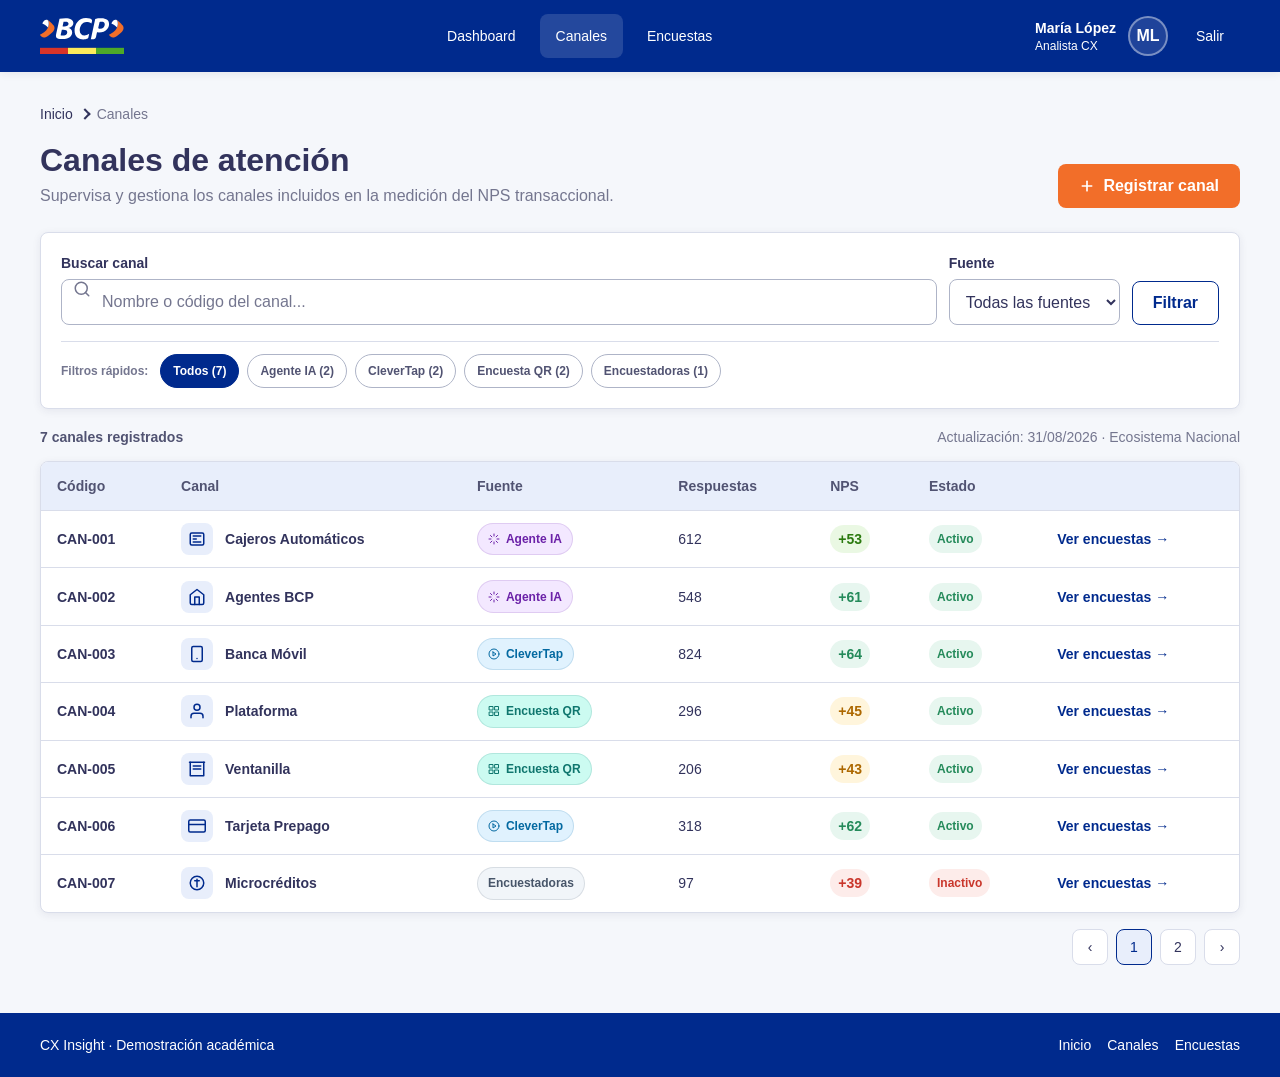
==== pages/canales.html @ 277c71aa "Initial Setup Channels" ====
<!doctype html>
<html lang="es">

<head>
    <meta charset="utf-8">
    <meta name="viewport" content="width=device-width, initial-scale=1">
    <meta name="description" content="Listado de canales incluidos en el seguimiento NPS.">
    <title>Canales | CX Insight</title>
    <link rel="icon" href="../assets/img/logo/favicon-orange-whit-blue.svg" type="image/svg+xml">
    <link rel="stylesheet" href="../assets/css/main.css">
</head>

<body>
    <div class="app-shell">
        <header class="navbar">
            <div class="container navbar__inner">
                <a class="navbar__brand" href="dashboard.html" aria-label="Ir al dashboard">
                    <img class="navbar__logo" src="../assets/img/logo/logo-white-with-bluebg-bo.svg"
                        alt="Logo institucional">
                </a>
                <nav aria-label="Navegación principal">
                    <ul class="navbar__nav">
                        <li><a class="navbar__link" href="dashboard.html">Dashboard</a></li>
                        <li><a class="navbar__link" href="canales.html" aria-current="page">Canales</a></li>
                        <li><a class="navbar__link" href="encuestas.html">Encuestas</a></li>
                    </ul>
                </nav>
                <div class="navbar__profile">
                    <div>
                        <p class="small-flexo text-demi">María López</p>
                        <p class="extra-small-flexo">Analista CX</p>
                    </div>
                    <span class="navbar__avatar" aria-hidden="true">ML</span>
                    <a class="navbar__link" href="../index.html">Salir</a>
                </div>
            </div>
        </header>

        <main class="page-main">
            <div class="container">
                <nav aria-label="Ruta de navegación">
                    <ol class="breadcrumb">
                        <li class="breadcrumb-item"><a class="text-breadcrumb-link" href="dashboard.html">Inicio</a></li>
                        <li class="breadcrumb-item" aria-current="page">Canales</li>
                    </ol>
                </nav>

                <header class="page-header">
                    <div class="page-header__content">
                        <h1>Canales de atención</h1>
                        <p class="text-muted">Supervisa y gestiona los canales incluidos en la medición del NPS transaccional.</p>
                    </div>
                    <a class="button button--primary" href="registrar-canal.html">
                        <svg width="16" height="16" viewBox="0 0 24 24" fill="none" stroke="currentColor" stroke-width="2.5" stroke-linecap="round" stroke-linejoin="round" aria-hidden="true">
                            <line x1="12" y1="5" x2="12" y2="19"/>
                            <line x1="5" y1="12" x2="19" y2="12"/>
                        </svg>
                        Registrar canal
                    </a>
                </header>

                <!-- Search and filtering toolbar -->
                <div class="records-toolbar">
                    <form class="records-toolbar__main" action="canales.html" method="get">
                        <div class="form-field search-field">
                            <label class="form-label" for="buscar-canal">Buscar canal</label>
                            <svg class="search-field__icon" viewBox="0 0 24 24" fill="none" stroke="currentColor" stroke-width="2" stroke-linecap="round" stroke-linejoin="round" aria-hidden="true">
                                <circle cx="11" cy="11" r="8"/>
                                <line x1="21" y1="21" x2="16.65" y2="16.65"/>
                            </svg>
                            <input class="form-control" id="buscar-canal" name="buscar" type="search" placeholder="Nombre o código del canal...">
                        </div>
                        <div class="form-field">
                            <label class="form-label" for="fuente-canal">Fuente</label>
                            <select class="form-select" id="fuente-canal" name="fuente">
                                <option value="todas" selected>Todas las fuentes</option>
                                <option value="Agente IA">Agente IA</option>
                                <option value="CleverTap">CleverTap</option>
                                <option value="Encuesta QR">Encuesta QR</option>
                                <option value="Encuestadoras">Encuestadoras</option>
                                <option value="Carga manual">Carga manual</option>
                            </select>
                        </div>
                        <button class="button button--secondary" type="submit">Filtrar</button>
                    </form>

                    <!-- Quick filter preset chips -->
                    <div class="records-chips">
                        <span class="records-chips__label">Filtros rápidos:</span>
                        <a class="chip chip--active" href="canales.html">Todos (7)</a>
                        <a class="chip" href="canales.html?fuente=Agente+IA">Agente IA (2)</a>
                        <a class="chip" href="canales.html?fuente=CleverTap">CleverTap (2)</a>
                        <a class="chip" href="canales.html?fuente=Encuesta+QR">Encuesta QR (2)</a>
                        <a class="chip" href="canales.html?fuente=Encuestadoras">Encuestadoras (1)</a>
                    </div>
                </div>

                <div class="records-summary">
                    <p class="records-count">7 canales registrados</p>
                    <p class="small-flexo text-muted">Actualización: 31/08/2026 · Ecosistema Nacional</p>
                </div>

                <!-- Channels data table -->
                <div class="table-container">
                    <table class="data-table">
                        <thead>
                            <tr>
                                <th scope="col">Código</th>
                                <th scope="col">Canal</th>
                                <th scope="col">Fuente</th>
                                <th scope="col">Respuestas</th>
                                <th scope="col">NPS</th>
                                <th scope="col">Estado</th>
                                <th scope="col"><span class="visually-hidden">Acciones</span></th>
                            </tr>
                        </thead>
                        <tbody>
                            <tr>
                                <td><strong>CAN-001</strong></td>
                                <td>
                                    <div class="channel-cell">
                                        <span class="channel-icon" aria-hidden="true">
                                            <svg width="18" height="18" viewBox="0 0 24 24" fill="none" stroke="currentColor" stroke-width="2" stroke-linecap="round" stroke-linejoin="round">
                                                <rect x="3" y="4" width="18" height="16" rx="2"/>
                                                <line x1="7" y1="8" x2="17" y2="8"/>
                                                <line x1="7" y1="12" x2="11" y2="12"/>
                                                <line x1="7" y1="16" x2="17" y2="16"/>
                                            </svg>
                                        </span>
                                        <span class="channel-name">Cajeros Automáticos</span>
                                    </div>
                                </td>
                                <td>
                                    <span class="source-tag source-tag--ai">
                                        <svg width="12" height="12" viewBox="0 0 24 24" fill="none" stroke="currentColor" stroke-width="2" stroke-linecap="round" stroke-linejoin="round" aria-hidden="true">
                                            <path d="M12 2v4M12 18v4M4.93 4.93l2.83 2.83M16.24 16.24l2.83 2.83M2 12h4M18 12h4M4.93 19.07l2.83-2.83M16.24 7.76l2.83-2.83"/>
                                        </svg>
                                        Agente IA
                                    </span>
                                </td>
                                <td>612</td>
                                <td><span class="nps-metric-pill nps-metric-pill--mid">+53</span></td>
                                <td><span class="status-badge status-badge--active">Activo</span></td>
                                <td><a class="table-action-link" href="encuestas.html">Ver encuestas &rarr;</a></td>
                            </tr>
                            <tr>
                                <td><strong>CAN-002</strong></td>
                                <td>
                                    <div class="channel-cell">
                                        <span class="channel-icon" aria-hidden="true">
                                            <svg width="18" height="18" viewBox="0 0 24 24" fill="none" stroke="currentColor" stroke-width="2" stroke-linecap="round" stroke-linejoin="round">
                                                <path d="M3 9l9-7 9 7v11a2 2 0 0 1-2 2H5a2 2 0 0 1-2-2z"/>
                                                <polyline points="9 22 9 12 15 12 15 22"/>
                                            </svg>
                                        </span>
                                        <span class="channel-name">Agentes BCP</span>
                                    </div>
                                </td>
                                <td>
                                    <span class="source-tag source-tag--ai">
                                        <svg width="12" height="12" viewBox="0 0 24 24" fill="none" stroke="currentColor" stroke-width="2" stroke-linecap="round" stroke-linejoin="round" aria-hidden="true">
                                            <path d="M12 2v4M12 18v4M4.93 4.93l2.83 2.83M16.24 16.24l2.83 2.83M2 12h4M18 12h4M4.93 19.07l2.83-2.83M16.24 7.76l2.83-2.83"/>
                                        </svg>
                                        Agente IA
                                    </span>
                                </td>
                                <td>548</td>
                                <td><span class="nps-metric-pill nps-metric-pill--high">+61</span></td>
                                <td><span class="status-badge status-badge--active">Activo</span></td>
                                <td><a class="table-action-link" href="encuestas.html">Ver encuestas &rarr;</a></td>
                            </tr>
                            <tr>
                                <td><strong>CAN-003</strong></td>
                                <td>
                                    <div class="channel-cell">
                                        <span class="channel-icon" aria-hidden="true">
                                            <svg width="18" height="18" viewBox="0 0 24 24" fill="none" stroke="currentColor" stroke-width="2" stroke-linecap="round" stroke-linejoin="round">
                                                <rect x="5" y="2" width="14" height="20" rx="2" ry="2"/>
                                                <line x1="12" y1="18" x2="12.01" y2="18"/>
                                            </svg>
                                        </span>
                                        <span class="channel-name">Banca Móvil</span>
                                    </div>
                                </td>
                                <td>
                                    <span class="source-tag source-tag--clevertap">
                                        <svg width="12" height="12" viewBox="0 0 24 24" fill="none" stroke="currentColor" stroke-width="2" stroke-linecap="round" stroke-linejoin="round" aria-hidden="true">
                                            <circle cx="12" cy="12" r="10"/>
                                            <polygon points="10 8 16 12 10 16 10 8"/>
                                        </svg>
                                        CleverTap
                                    </span>
                                </td>
                                <td>824</td>
                                <td><span class="nps-metric-pill nps-metric-pill--high">+64</span></td>
                                <td><span class="status-badge status-badge--active">Activo</span></td>
                                <td><a class="table-action-link" href="encuestas.html">Ver encuestas &rarr;</a></td>
                            </tr>
                            <tr>
                                <td><strong>CAN-004</strong></td>
                                <td>
                                    <div class="channel-cell">
                                        <span class="channel-icon" aria-hidden="true">
                                            <svg width="18" height="18" viewBox="0 0 24 24" fill="none" stroke="currentColor" stroke-width="2" stroke-linecap="round" stroke-linejoin="round">
                                                <path d="M20 21v-2a4 4 0 0 0-4-4H8a4 4 0 0 0-4 4v2"/>
                                                <circle cx="12" cy="7" r="4"/>
                                            </svg>
                                        </span>
                                        <span class="channel-name">Plataforma</span>
                                    </div>
                                </td>
                                <td>
                                    <span class="source-tag source-tag--qr">
                                        <svg width="12" height="12" viewBox="0 0 24 24" fill="none" stroke="currentColor" stroke-width="2" stroke-linecap="round" stroke-linejoin="round" aria-hidden="true">
                                            <rect x="3" y="3" width="7" height="7"/>
                                            <rect x="14" y="3" width="7" height="7"/>
                                            <rect x="14" y="14" width="7" height="7"/>
                                            <rect x="3" y="14" width="7" height="7"/>
                                        </svg>
                                        Encuesta QR
                                    </span>
                                </td>
                                <td>296</td>
                                <td><span class="nps-metric-pill nps-metric-pill--warn">+45</span></td>
                                <td><span class="status-badge status-badge--active">Activo</span></td>
                                <td><a class="table-action-link" href="encuestas.html">Ver encuestas &rarr;</a></td>
                            </tr>
                            <tr>
                                <td><strong>CAN-005</strong></td>
                                <td>
                                    <div class="channel-cell">
                                        <span class="channel-icon" aria-hidden="true">
                                            <svg width="18" height="18" viewBox="0 0 24 24" fill="none" stroke="currentColor" stroke-width="2" stroke-linecap="round" stroke-linejoin="round">
                                                <path d="M2 3h20"/>
                                                <path d="M21 3v18H3V3"/>
                                                <path d="M7 8h10"/>
                                                <path d="M7 12h10"/>
                                            </svg>
                                        </span>
                                        <span class="channel-name">Ventanilla</span>
                                    </div>
                                </td>
                                <td>
                                    <span class="source-tag source-tag--qr">
                                        <svg width="12" height="12" viewBox="0 0 24 24" fill="none" stroke="currentColor" stroke-width="2" stroke-linecap="round" stroke-linejoin="round" aria-hidden="true">
                                            <rect x="3" y="3" width="7" height="7"/>
                                            <rect x="14" y="3" width="7" height="7"/>
                                            <rect x="14" y="14" width="7" height="7"/>
                                            <rect x="3" y="14" width="7" height="7"/>
                                        </svg>
                                        Encuesta QR
                                    </span>
                                </td>
                                <td>206</td>
                                <td><span class="nps-metric-pill nps-metric-pill--warn">+43</span></td>
                                <td><span class="status-badge status-badge--active">Activo</span></td>
                                <td><a class="table-action-link" href="encuestas.html">Ver encuestas &rarr;</a></td>
                            </tr>
                            <tr>
                                <td><strong>CAN-006</strong></td>
                                <td>
                                    <div class="channel-cell">
                                        <span class="channel-icon" aria-hidden="true">
                                            <svg width="18" height="18" viewBox="0 0 24 24" fill="none" stroke="currentColor" stroke-width="2" stroke-linecap="round" stroke-linejoin="round">
                                                <rect x="1" y="4" width="22" height="16" rx="2" ry="2"/>
                                                <line x1="1" y1="10" x2="23" y2="10"/>
                                            </svg>
                                        </span>
                                        <span class="channel-name">Tarjeta Prepago</span>
                                    </div>
                                </td>
                                <td>
                                    <span class="source-tag source-tag--clevertap">
                                        <svg width="12" height="12" viewBox="0 0 24 24" fill="none" stroke="currentColor" stroke-width="2" stroke-linecap="round" stroke-linejoin="round" aria-hidden="true">
                                            <circle cx="12" cy="12" r="10"/>
                                            <polygon points="10 8 16 12 10 16 10 8"/>
                                        </svg>
                                        CleverTap
                                    </span>
                                </td>
                                <td>318</td>
                                <td><span class="nps-metric-pill nps-metric-pill--high">+62</span></td>
                                <td><span class="status-badge status-badge--active">Activo</span></td>
                                <td><a class="table-action-link" href="encuestas.html">Ver encuestas &rarr;</a></td>
                            </tr>
                            <tr>
                                <td><strong>CAN-007</strong></td>
                                <td>
                                    <div class="channel-cell">
                                        <span class="channel-icon" aria-hidden="true">
                                            <svg width="18" height="18" viewBox="0 0 24 24" fill="none" stroke="currentColor" stroke-width="2" stroke-linecap="round" stroke-linejoin="round">
                                                <circle cx="12" cy="12" r="9"/>
                                                <path d="M12 7v10M9 9h6"/>
                                            </svg>
                                        </span>
                                        <span class="channel-name">Microcréditos</span>
                                    </div>
                                </td>
                                <td>
                                    <span class="source-tag source-tag--traditional">
                                        Encuestadoras
                                    </span>
                                </td>
                                <td>97</td>
                                <td><span class="nps-metric-pill nps-metric-pill--detractor">+39</span></td>
                                <td><span class="status-badge status-badge--inactive">Inactivo</span></td>
                                <td><a class="table-action-link" href="encuestas.html">Ver encuestas &rarr;</a></td>
                            </tr>
                        </tbody>
                    </table>
                </div>

                <nav aria-label="Paginación">
                    <ul class="pagination">
                        <li><a class="pagination__link" href="#" aria-label="Página anterior">‹</a></li>
                        <li><a class="pagination__link" href="#" aria-current="page">1</a></li>
                        <li><a class="pagination__link" href="#">2</a></li>
                        <li><a class="pagination__link" href="#" aria-label="Página siguiente">›</a></li>
                    </ul>
                </nav>
            </div>
        </main>

        <footer class="footer footer--slim">
            <div class="container footer__inner">
                <p class="small-flexo">CX Insight · Demostración académica</p>
                <ul class="footer__links">
                    <li><a class="footer__link" href="dashboard.html">Inicio</a></li>
                    <li><a class="footer__link" href="canales.html">Canales</a></li>
                    <li><a class="footer__link" href="encuestas.html">Encuestas</a></li>
                </ul>
            </div>
        </footer>
    </div>
</body>

</html>
---- assets/css/main.css ----
@import url("foundations/reset.css");
@import url("foundations/tokens.css");
@import url("foundations/typography.css");
@import url("foundations/spacing.css");
@import url("foundations/border-radius.css");

@import url("layout/layout.css");
@import url("layout/grid.css");
@import url("layout/navbar.css");
@import url("layout/footer.css");

@import url("components/buttons.css");
@import url("components/breadcrumbs.css");
@import url("components/cards.css");
@import url("components/inputs.css");
@import url("components/tables.css");
@import url("components/lists.css");
@import url("components/segmented-control.css");
@import url("components/modal.css");
@import url("components/tooltip.css");

@import url("pages/login.css");
@import url("pages/dashboard.css");
@import url("pages/records.css");
@import url("pages/forms.css");

@import url("responsive.css");
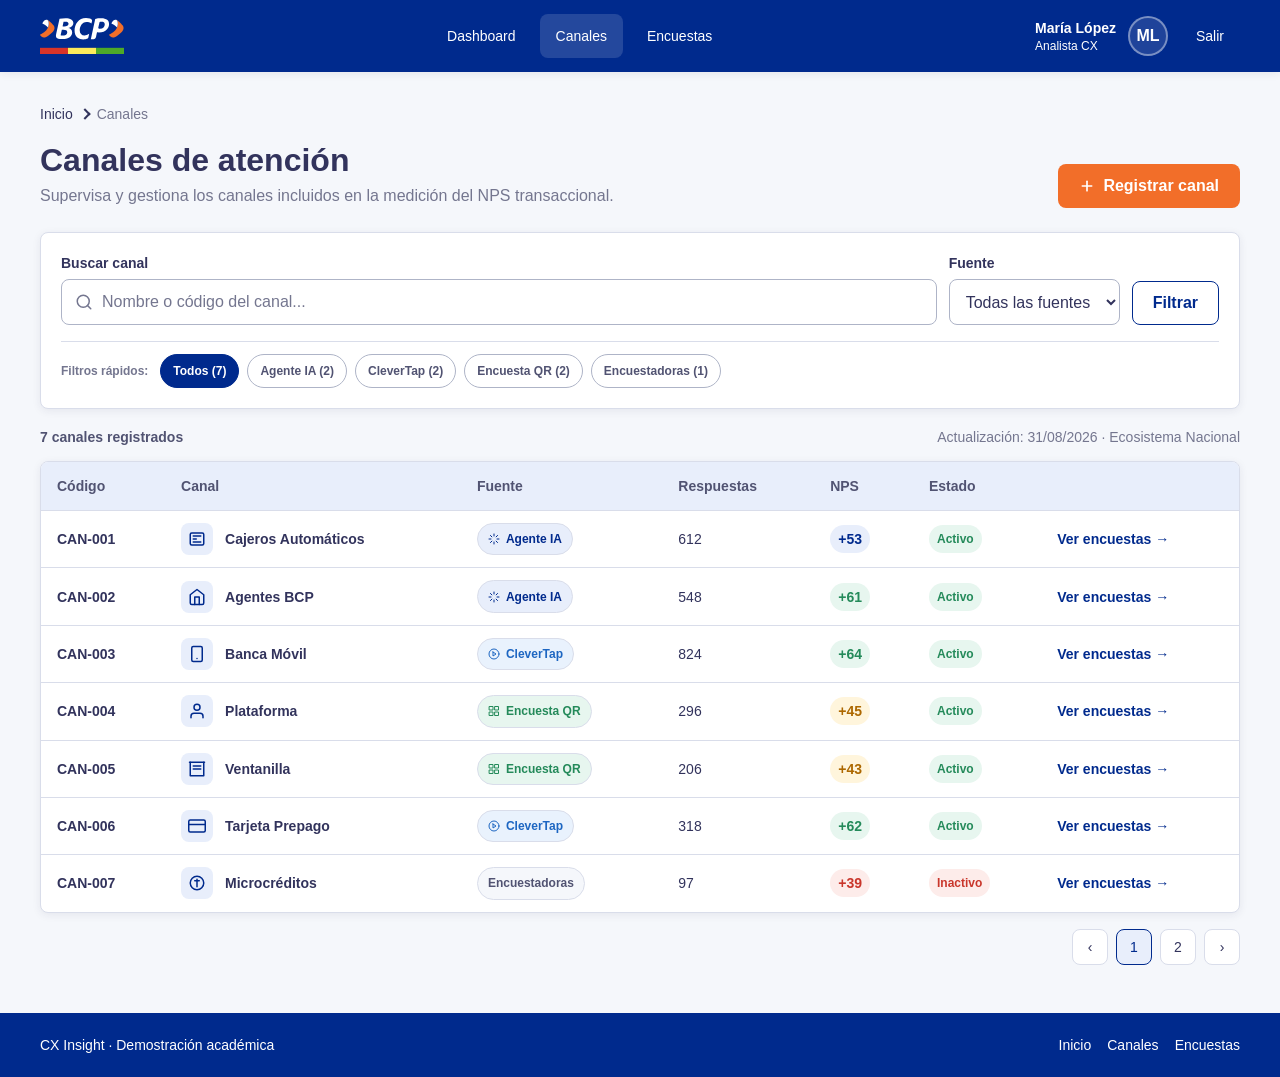
==== commit 8a513a3e: "UI Fixes Channels" ====
--- a/pages/canales.html
+++ b/pages/canales.html
@@ -40,7 +40,8 @@
             <div class="container">
                 <nav aria-label="Ruta de navegación">
                     <ol class="breadcrumb">
-                        <li class="breadcrumb-item"><a class="text-breadcrumb-link" href="dashboard.html">Inicio</a></li>
+                        <li class="breadcrumb-item"><a class="text-breadcrumb-link" href="dashboard.html">Inicio</a>
+                        </li>
                         <li class="breadcrumb-item" aria-current="page">Canales</li>
                     </ol>
                 </nav>
@@ -48,12 +49,14 @@
                 <header class="page-header">
                     <div class="page-header__content">
                         <h1>Canales de atención</h1>
-                        <p class="text-muted">Supervisa y gestiona los canales incluidos en la medición del NPS transaccional.</p>
+                        <p class="text-muted">Supervisa y gestiona los canales incluidos en la medición del NPS
+                            transaccional.</p>
                     </div>
                     <a class="button button--primary" href="registrar-canal.html">
-                        <svg width="16" height="16" viewBox="0 0 24 24" fill="none" stroke="currentColor" stroke-width="2.5" stroke-linecap="round" stroke-linejoin="round" aria-hidden="true">
-                            <line x1="12" y1="5" x2="12" y2="19"/>
-                            <line x1="5" y1="12" x2="19" y2="12"/>
+                        <svg width="16" height="16" viewBox="0 0 24 24" fill="none" stroke="currentColor"
+                            stroke-width="2.5" stroke-linecap="round" stroke-linejoin="round" aria-hidden="true">
+                            <line x1="12" y1="5" x2="12" y2="19" />
+                            <line x1="5" y1="12" x2="19" y2="12" />
                         </svg>
                         Registrar canal
                     </a>
@@ -62,13 +65,17 @@
                 <!-- Search and filtering toolbar -->
                 <div class="records-toolbar">
                     <form class="records-toolbar__main" action="canales.html" method="get">
-                        <div class="form-field search-field">
+                        <div class="form-field">
                             <label class="form-label" for="buscar-canal">Buscar canal</label>
-                            <svg class="search-field__icon" viewBox="0 0 24 24" fill="none" stroke="currentColor" stroke-width="2" stroke-linecap="round" stroke-linejoin="round" aria-hidden="true">
-                                <circle cx="11" cy="11" r="8"/>
-                                <line x1="21" y1="21" x2="16.65" y2="16.65"/>
-                            </svg>
-                            <input class="form-control" id="buscar-canal" name="buscar" type="search" placeholder="Nombre o código del canal...">
+                            <div class="search-field">
+                                <svg class="search-field__icon" viewBox="0 0 24 24" fill="none" stroke="currentColor"
+                                    stroke-width="2" stroke-linecap="round" stroke-linejoin="round" aria-hidden="true">
+                                    <circle cx="11" cy="11" r="8" />
+                                    <line x1="21" y1="21" x2="16.65" y2="16.65" />
+                                </svg>
+                                <input class="form-control" id="buscar-canal" name="buscar" type="search"
+                                    placeholder="Nombre o código del canal...">
+                            </div>
                         </div>
                         <div class="form-field">
                             <label class="form-label" for="fuente-canal">Fuente</label>
@@ -87,7 +94,7 @@
                     <!-- Quick filter preset chips -->
                     <div class="records-chips">
                         <span class="records-chips__label">Filtros rápidos:</span>
-                        <a class="chip chip--active" href="canales.html">Todos (7)</a>
+                        <a class="chip chip--active" href="canales.html" aria-current="page">Todos (7)</a>
                         <a class="chip" href="canales.html?fuente=Agente+IA">Agente IA (2)</a>
                         <a class="chip" href="canales.html?fuente=CleverTap">CleverTap (2)</a>
                         <a class="chip" href="canales.html?fuente=Encuesta+QR">Encuesta QR (2)</a>
@@ -120,11 +127,13 @@
                                 <td>
                                     <div class="channel-cell">
                                         <span class="channel-icon" aria-hidden="true">
-                                            <svg width="18" height="18" viewBox="0 0 24 24" fill="none" stroke="currentColor" stroke-width="2" stroke-linecap="round" stroke-linejoin="round">
-                                                <rect x="3" y="4" width="18" height="16" rx="2"/>
-                                                <line x1="7" y1="8" x2="17" y2="8"/>
-                                                <line x1="7" y1="12" x2="11" y2="12"/>
-                                                <line x1="7" y1="16" x2="17" y2="16"/>
+                                            <svg width="18" height="18" viewBox="0 0 24 24" fill="none"
+                                                stroke="currentColor" stroke-width="2" stroke-linecap="round"
+                                                stroke-linejoin="round">
+                                                <rect x="3" y="4" width="18" height="16" rx="2" />
+                                                <line x1="7" y1="8" x2="17" y2="8" />
+                                                <line x1="7" y1="12" x2="11" y2="12" />
+                                                <line x1="7" y1="16" x2="17" y2="16" />
                                             </svg>
                                         </span>
                                         <span class="channel-name">Cajeros Automáticos</span>
@@ -132,8 +141,11 @@
                                 </td>
                                 <td>
                                     <span class="source-tag source-tag--ai">
-                                        <svg width="12" height="12" viewBox="0 0 24 24" fill="none" stroke="currentColor" stroke-width="2" stroke-linecap="round" stroke-linejoin="round" aria-hidden="true">
-                                            <path d="M12 2v4M12 18v4M4.93 4.93l2.83 2.83M16.24 16.24l2.83 2.83M2 12h4M18 12h4M4.93 19.07l2.83-2.83M16.24 7.76l2.83-2.83"/>
+                                        <svg width="12" height="12" viewBox="0 0 24 24" fill="none"
+                                            stroke="currentColor" stroke-width="2" stroke-linecap="round"
+                                            stroke-linejoin="round" aria-hidden="true">
+                                            <path
+                                                d="M12 2v4M12 18v4M4.93 4.93l2.83 2.83M16.24 16.24l2.83 2.83M2 12h4M18 12h4M4.93 19.07l2.83-2.83M16.24 7.76l2.83-2.83" />
                                         </svg>
                                         Agente IA
                                     </span>
@@ -148,9 +160,11 @@
                                 <td>
                                     <div class="channel-cell">
                                         <span class="channel-icon" aria-hidden="true">
-                                            <svg width="18" height="18" viewBox="0 0 24 24" fill="none" stroke="currentColor" stroke-width="2" stroke-linecap="round" stroke-linejoin="round">
-                                                <path d="M3 9l9-7 9 7v11a2 2 0 0 1-2 2H5a2 2 0 0 1-2-2z"/>
-                                                <polyline points="9 22 9 12 15 12 15 22"/>
+                                            <svg width="18" height="18" viewBox="0 0 24 24" fill="none"
+                                                stroke="currentColor" stroke-width="2" stroke-linecap="round"
+                                                stroke-linejoin="round">
+                                                <path d="M3 9l9-7 9 7v11a2 2 0 0 1-2 2H5a2 2 0 0 1-2-2z" />
+                                                <polyline points="9 22 9 12 15 12 15 22" />
                                             </svg>
                                         </span>
                                         <span class="channel-name">Agentes BCP</span>
@@ -158,8 +172,11 @@
                                 </td>
                                 <td>
                                     <span class="source-tag source-tag--ai">
-                                        <svg width="12" height="12" viewBox="0 0 24 24" fill="none" stroke="currentColor" stroke-width="2" stroke-linecap="round" stroke-linejoin="round" aria-hidden="true">
-                                            <path d="M12 2v4M12 18v4M4.93 4.93l2.83 2.83M16.24 16.24l2.83 2.83M2 12h4M18 12h4M4.93 19.07l2.83-2.83M16.24 7.76l2.83-2.83"/>
+                                        <svg width="12" height="12" viewBox="0 0 24 24" fill="none"
+                                            stroke="currentColor" stroke-width="2" stroke-linecap="round"
+                                            stroke-linejoin="round" aria-hidden="true">
+                                            <path
+                                                d="M12 2v4M12 18v4M4.93 4.93l2.83 2.83M16.24 16.24l2.83 2.83M2 12h4M18 12h4M4.93 19.07l2.83-2.83M16.24 7.76l2.83-2.83" />
                                         </svg>
                                         Agente IA
                                     </span>
@@ -174,9 +191,11 @@
                                 <td>
                                     <div class="channel-cell">
                                         <span class="channel-icon" aria-hidden="true">
-                                            <svg width="18" height="18" viewBox="0 0 24 24" fill="none" stroke="currentColor" stroke-width="2" stroke-linecap="round" stroke-linejoin="round">
-                                                <rect x="5" y="2" width="14" height="20" rx="2" ry="2"/>
-                                                <line x1="12" y1="18" x2="12.01" y2="18"/>
+                                            <svg width="18" height="18" viewBox="0 0 24 24" fill="none"
+                                                stroke="currentColor" stroke-width="2" stroke-linecap="round"
+                                                stroke-linejoin="round">
+                                                <rect x="5" y="2" width="14" height="20" rx="2" ry="2" />
+                                                <line x1="12" y1="18" x2="12.01" y2="18" />
                                             </svg>
                                         </span>
                                         <span class="channel-name">Banca Móvil</span>
@@ -184,9 +203,11 @@
                                 </td>
                                 <td>
                                     <span class="source-tag source-tag--clevertap">
-                                        <svg width="12" height="12" viewBox="0 0 24 24" fill="none" stroke="currentColor" stroke-width="2" stroke-linecap="round" stroke-linejoin="round" aria-hidden="true">
-                                            <circle cx="12" cy="12" r="10"/>
-                                            <polygon points="10 8 16 12 10 16 10 8"/>
+                                        <svg width="12" height="12" viewBox="0 0 24 24" fill="none"
+                                            stroke="currentColor" stroke-width="2" stroke-linecap="round"
+                                            stroke-linejoin="round" aria-hidden="true">
+                                            <circle cx="12" cy="12" r="10" />
+                                            <polygon points="10 8 16 12 10 16 10 8" />
                                         </svg>
                                         CleverTap
                                     </span>
@@ -201,9 +222,11 @@
                                 <td>
                                     <div class="channel-cell">
                                         <span class="channel-icon" aria-hidden="true">
-                                            <svg width="18" height="18" viewBox="0 0 24 24" fill="none" stroke="currentColor" stroke-width="2" stroke-linecap="round" stroke-linejoin="round">
-                                                <path d="M20 21v-2a4 4 0 0 0-4-4H8a4 4 0 0 0-4 4v2"/>
-                                                <circle cx="12" cy="7" r="4"/>
+                                            <svg width="18" height="18" viewBox="0 0 24 24" fill="none"
+                                                stroke="currentColor" stroke-width="2" stroke-linecap="round"
+                                                stroke-linejoin="round">
+                                                <path d="M20 21v-2a4 4 0 0 0-4-4H8a4 4 0 0 0-4 4v2" />
+                                                <circle cx="12" cy="7" r="4" />
                                             </svg>
                                         </span>
                                         <span class="channel-name">Plataforma</span>
@@ -211,11 +234,13 @@
                                 </td>
                                 <td>
                                     <span class="source-tag source-tag--qr">
-                                        <svg width="12" height="12" viewBox="0 0 24 24" fill="none" stroke="currentColor" stroke-width="2" stroke-linecap="round" stroke-linejoin="round" aria-hidden="true">
-                                            <rect x="3" y="3" width="7" height="7"/>
-                                            <rect x="14" y="3" width="7" height="7"/>
-                                            <rect x="14" y="14" width="7" height="7"/>
-                                            <rect x="3" y="14" width="7" height="7"/>
+                                        <svg width="12" height="12" viewBox="0 0 24 24" fill="none"
+                                            stroke="currentColor" stroke-width="2" stroke-linecap="round"
+                                            stroke-linejoin="round" aria-hidden="true">
+                                            <rect x="3" y="3" width="7" height="7" />
+                                            <rect x="14" y="3" width="7" height="7" />
+                                            <rect x="14" y="14" width="7" height="7" />
+                                            <rect x="3" y="14" width="7" height="7" />
                                         </svg>
                                         Encuesta QR
                                     </span>
@@ -230,11 +255,13 @@
                                 <td>
                                     <div class="channel-cell">
                                         <span class="channel-icon" aria-hidden="true">
-                                            <svg width="18" height="18" viewBox="0 0 24 24" fill="none" stroke="currentColor" stroke-width="2" stroke-linecap="round" stroke-linejoin="round">
-                                                <path d="M2 3h20"/>
-                                                <path d="M21 3v18H3V3"/>
-                                                <path d="M7 8h10"/>
-                                                <path d="M7 12h10"/>
+                                            <svg width="18" height="18" viewBox="0 0 24 24" fill="none"
+                                                stroke="currentColor" stroke-width="2" stroke-linecap="round"
+                                                stroke-linejoin="round">
+                                                <path d="M2 3h20" />
+                                                <path d="M21 3v18H3V3" />
+                                                <path d="M7 8h10" />
+                                                <path d="M7 12h10" />
                                             </svg>
                                         </span>
                                         <span class="channel-name">Ventanilla</span>
@@ -242,11 +269,13 @@
                                 </td>
                                 <td>
                                     <span class="source-tag source-tag--qr">
-                                        <svg width="12" height="12" viewBox="0 0 24 24" fill="none" stroke="currentColor" stroke-width="2" stroke-linecap="round" stroke-linejoin="round" aria-hidden="true">
-                                            <rect x="3" y="3" width="7" height="7"/>
-                                            <rect x="14" y="3" width="7" height="7"/>
-                                            <rect x="14" y="14" width="7" height="7"/>
-                                            <rect x="3" y="14" width="7" height="7"/>
+                                        <svg width="12" height="12" viewBox="0 0 24 24" fill="none"
+                                            stroke="currentColor" stroke-width="2" stroke-linecap="round"
+                                            stroke-linejoin="round" aria-hidden="true">
+                                            <rect x="3" y="3" width="7" height="7" />
+                                            <rect x="14" y="3" width="7" height="7" />
+                                            <rect x="14" y="14" width="7" height="7" />
+                                            <rect x="3" y="14" width="7" height="7" />
                                         </svg>
                                         Encuesta QR
                                     </span>
@@ -261,9 +290,11 @@
                                 <td>
                                     <div class="channel-cell">
                                         <span class="channel-icon" aria-hidden="true">
-                                            <svg width="18" height="18" viewBox="0 0 24 24" fill="none" stroke="currentColor" stroke-width="2" stroke-linecap="round" stroke-linejoin="round">
-                                                <rect x="1" y="4" width="22" height="16" rx="2" ry="2"/>
-                                                <line x1="1" y1="10" x2="23" y2="10"/>
+                                            <svg width="18" height="18" viewBox="0 0 24 24" fill="none"
+                                                stroke="currentColor" stroke-width="2" stroke-linecap="round"
+                                                stroke-linejoin="round">
+                                                <rect x="1" y="4" width="22" height="16" rx="2" ry="2" />
+                                                <line x1="1" y1="10" x2="23" y2="10" />
                                             </svg>
                                         </span>
                                         <span class="channel-name">Tarjeta Prepago</span>
@@ -271,9 +302,11 @@
                                 </td>
                                 <td>
                                     <span class="source-tag source-tag--clevertap">
-                                        <svg width="12" height="12" viewBox="0 0 24 24" fill="none" stroke="currentColor" stroke-width="2" stroke-linecap="round" stroke-linejoin="round" aria-hidden="true">
-                                            <circle cx="12" cy="12" r="10"/>
-                                            <polygon points="10 8 16 12 10 16 10 8"/>
+                                        <svg width="12" height="12" viewBox="0 0 24 24" fill="none"
+                                            stroke="currentColor" stroke-width="2" stroke-linecap="round"
+                                            stroke-linejoin="round" aria-hidden="true">
+                                            <circle cx="12" cy="12" r="10" />
+                                            <polygon points="10 8 16 12 10 16 10 8" />
                                         </svg>
                                         CleverTap
                                     </span>
@@ -288,9 +321,11 @@
                                 <td>
                                     <div class="channel-cell">
                                         <span class="channel-icon" aria-hidden="true">
-                                            <svg width="18" height="18" viewBox="0 0 24 24" fill="none" stroke="currentColor" stroke-width="2" stroke-linecap="round" stroke-linejoin="round">
-                                                <circle cx="12" cy="12" r="9"/>
-                                                <path d="M12 7v10M9 9h6"/>
+                                            <svg width="18" height="18" viewBox="0 0 24 24" fill="none"
+                                                stroke="currentColor" stroke-width="2" stroke-linecap="round"
+                                                stroke-linejoin="round">
+                                                <circle cx="12" cy="12" r="9" />
+                                                <path d="M12 7v10M9 9h6" />
                                             </svg>
                                         </span>
                                         <span class="channel-name">Microcréditos</span>
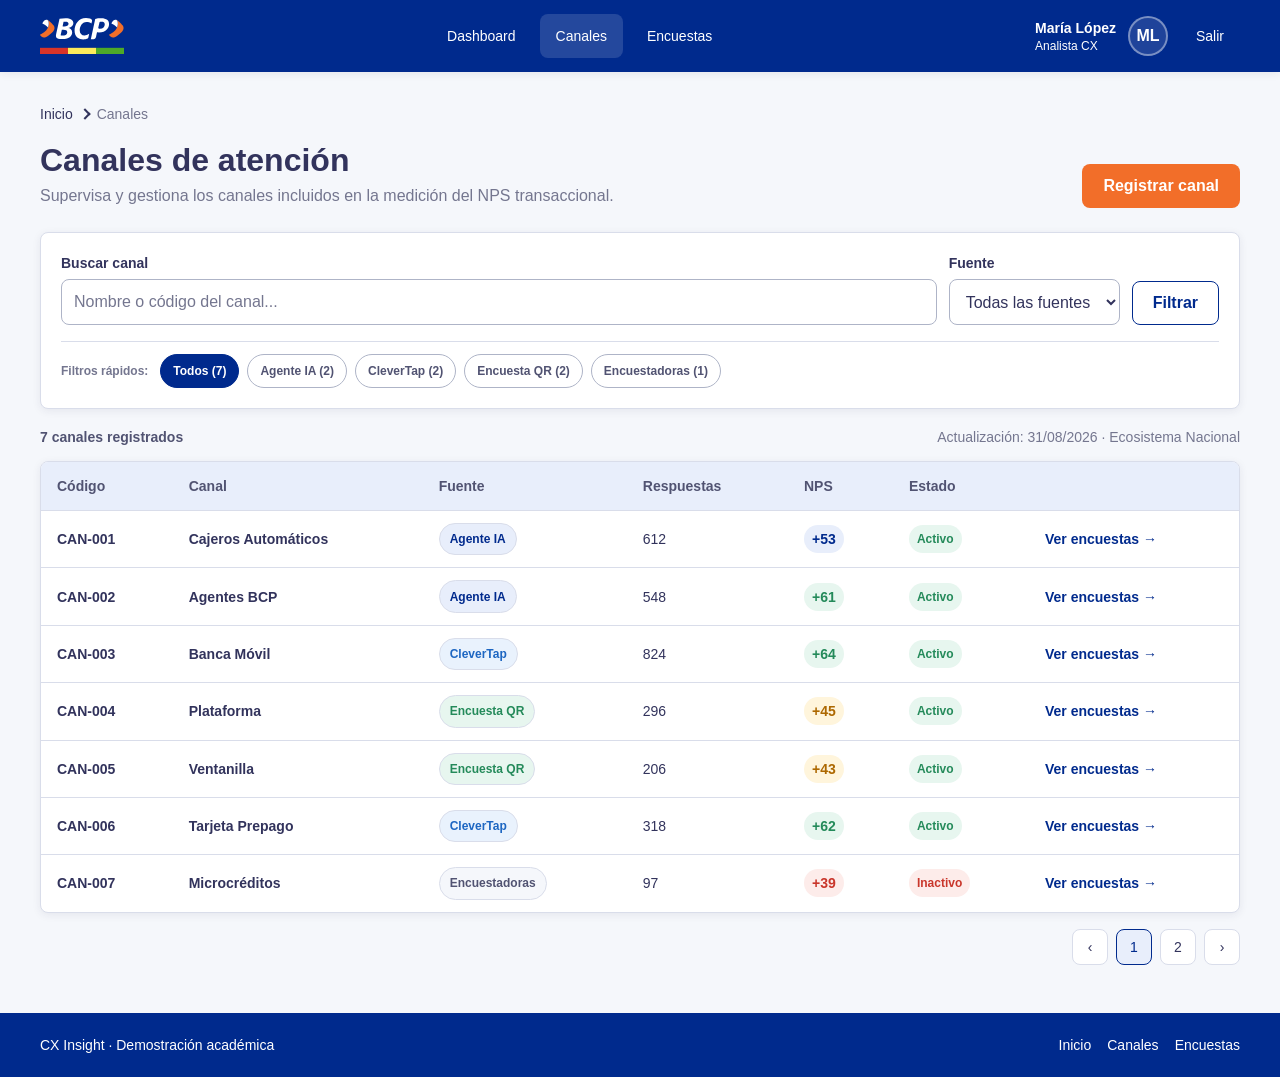
==== commit 6088720a: "Project Files and Styles Adjustments" ====
--- a/pages/canales.html
+++ b/pages/canales.html
@@ -53,26 +53,16 @@
                             transaccional.</p>
                     </div>
                     <a class="button button--primary" href="registrar-canal.html">
-                        <svg width="16" height="16" viewBox="0 0 24 24" fill="none" stroke="currentColor"
-                            stroke-width="2.5" stroke-linecap="round" stroke-linejoin="round" aria-hidden="true">
-                            <line x1="12" y1="5" x2="12" y2="19" />
-                            <line x1="5" y1="12" x2="19" y2="12" />
-                        </svg>
                         Registrar canal
                     </a>
                 </header>
 
                 <!-- Search and filtering toolbar -->
-                <div class="records-toolbar">
+                <div class="surface records-toolbar">
                     <form class="records-toolbar__main" action="canales.html" method="get">
                         <div class="form-field">
                             <label class="form-label" for="buscar-canal">Buscar canal</label>
                             <div class="search-field">
-                                <svg class="search-field__icon" viewBox="0 0 24 24" fill="none" stroke="currentColor"
-                                    stroke-width="2" stroke-linecap="round" stroke-linejoin="round" aria-hidden="true">
-                                    <circle cx="11" cy="11" r="8" />
-                                    <line x1="21" y1="21" x2="16.65" y2="16.65" />
-                                </svg>
                                 <input class="form-control" id="buscar-canal" name="buscar" type="search"
                                     placeholder="Nombre o código del canal...">
                             </div>
@@ -110,6 +100,7 @@
                 <!-- Channels data table -->
                 <div class="table-container">
                     <table class="data-table">
+                        <caption class="visually-hidden">Canales de atención registrados y sus indicadores NPS</caption>
                         <thead>
                             <tr>
                                 <th scope="col">Código</th>
@@ -126,27 +117,11 @@
                                 <td><strong>CAN-001</strong></td>
                                 <td>
                                     <div class="channel-cell">
-                                        <span class="channel-icon" aria-hidden="true">
-                                            <svg width="18" height="18" viewBox="0 0 24 24" fill="none"
-                                                stroke="currentColor" stroke-width="2" stroke-linecap="round"
-                                                stroke-linejoin="round">
-                                                <rect x="3" y="4" width="18" height="16" rx="2" />
-                                                <line x1="7" y1="8" x2="17" y2="8" />
-                                                <line x1="7" y1="12" x2="11" y2="12" />
-                                                <line x1="7" y1="16" x2="17" y2="16" />
-                                            </svg>
-                                        </span>
                                         <span class="channel-name">Cajeros Automáticos</span>
                                     </div>
                                 </td>
                                 <td>
                                     <span class="source-tag source-tag--ai">
-                                        <svg width="12" height="12" viewBox="0 0 24 24" fill="none"
-                                            stroke="currentColor" stroke-width="2" stroke-linecap="round"
-                                            stroke-linejoin="round" aria-hidden="true">
-                                            <path
-                                                d="M12 2v4M12 18v4M4.93 4.93l2.83 2.83M16.24 16.24l2.83 2.83M2 12h4M18 12h4M4.93 19.07l2.83-2.83M16.24 7.76l2.83-2.83" />
-                                        </svg>
                                         Agente IA
                                     </span>
                                 </td>
@@ -159,25 +134,11 @@
                                 <td><strong>CAN-002</strong></td>
                                 <td>
                                     <div class="channel-cell">
-                                        <span class="channel-icon" aria-hidden="true">
-                                            <svg width="18" height="18" viewBox="0 0 24 24" fill="none"
-                                                stroke="currentColor" stroke-width="2" stroke-linecap="round"
-                                                stroke-linejoin="round">
-                                                <path d="M3 9l9-7 9 7v11a2 2 0 0 1-2 2H5a2 2 0 0 1-2-2z" />
-                                                <polyline points="9 22 9 12 15 12 15 22" />
-                                            </svg>
-                                        </span>
                                         <span class="channel-name">Agentes BCP</span>
                                     </div>
                                 </td>
                                 <td>
                                     <span class="source-tag source-tag--ai">
-                                        <svg width="12" height="12" viewBox="0 0 24 24" fill="none"
-                                            stroke="currentColor" stroke-width="2" stroke-linecap="round"
-                                            stroke-linejoin="round" aria-hidden="true">
-                                            <path
-                                                d="M12 2v4M12 18v4M4.93 4.93l2.83 2.83M16.24 16.24l2.83 2.83M2 12h4M18 12h4M4.93 19.07l2.83-2.83M16.24 7.76l2.83-2.83" />
-                                        </svg>
                                         Agente IA
                                     </span>
                                 </td>
@@ -190,25 +151,11 @@
                                 <td><strong>CAN-003</strong></td>
                                 <td>
                                     <div class="channel-cell">
-                                        <span class="channel-icon" aria-hidden="true">
-                                            <svg width="18" height="18" viewBox="0 0 24 24" fill="none"
-                                                stroke="currentColor" stroke-width="2" stroke-linecap="round"
-                                                stroke-linejoin="round">
-                                                <rect x="5" y="2" width="14" height="20" rx="2" ry="2" />
-                                                <line x1="12" y1="18" x2="12.01" y2="18" />
-                                            </svg>
-                                        </span>
                                         <span class="channel-name">Banca Móvil</span>
                                     </div>
                                 </td>
                                 <td>
                                     <span class="source-tag source-tag--clevertap">
-                                        <svg width="12" height="12" viewBox="0 0 24 24" fill="none"
-                                            stroke="currentColor" stroke-width="2" stroke-linecap="round"
-                                            stroke-linejoin="round" aria-hidden="true">
-                                            <circle cx="12" cy="12" r="10" />
-                                            <polygon points="10 8 16 12 10 16 10 8" />
-                                        </svg>
                                         CleverTap
                                     </span>
                                 </td>
@@ -221,27 +168,11 @@
                                 <td><strong>CAN-004</strong></td>
                                 <td>
                                     <div class="channel-cell">
-                                        <span class="channel-icon" aria-hidden="true">
-                                            <svg width="18" height="18" viewBox="0 0 24 24" fill="none"
-                                                stroke="currentColor" stroke-width="2" stroke-linecap="round"
-                                                stroke-linejoin="round">
-                                                <path d="M20 21v-2a4 4 0 0 0-4-4H8a4 4 0 0 0-4 4v2" />
-                                                <circle cx="12" cy="7" r="4" />
-                                            </svg>
-                                        </span>
                                         <span class="channel-name">Plataforma</span>
                                     </div>
                                 </td>
                                 <td>
                                     <span class="source-tag source-tag--qr">
-                                        <svg width="12" height="12" viewBox="0 0 24 24" fill="none"
-                                            stroke="currentColor" stroke-width="2" stroke-linecap="round"
-                                            stroke-linejoin="round" aria-hidden="true">
-                                            <rect x="3" y="3" width="7" height="7" />
-                                            <rect x="14" y="3" width="7" height="7" />
-                                            <rect x="14" y="14" width="7" height="7" />
-                                            <rect x="3" y="14" width="7" height="7" />
-                                        </svg>
                                         Encuesta QR
                                     </span>
                                 </td>
@@ -254,29 +185,11 @@
                                 <td><strong>CAN-005</strong></td>
                                 <td>
                                     <div class="channel-cell">
-                                        <span class="channel-icon" aria-hidden="true">
-                                            <svg width="18" height="18" viewBox="0 0 24 24" fill="none"
-                                                stroke="currentColor" stroke-width="2" stroke-linecap="round"
-                                                stroke-linejoin="round">
-                                                <path d="M2 3h20" />
-                                                <path d="M21 3v18H3V3" />
-                                                <path d="M7 8h10" />
-                                                <path d="M7 12h10" />
-                                            </svg>
-                                        </span>
                                         <span class="channel-name">Ventanilla</span>
                                     </div>
                                 </td>
                                 <td>
                                     <span class="source-tag source-tag--qr">
-                                        <svg width="12" height="12" viewBox="0 0 24 24" fill="none"
-                                            stroke="currentColor" stroke-width="2" stroke-linecap="round"
-                                            stroke-linejoin="round" aria-hidden="true">
-                                            <rect x="3" y="3" width="7" height="7" />
-                                            <rect x="14" y="3" width="7" height="7" />
-                                            <rect x="14" y="14" width="7" height="7" />
-                                            <rect x="3" y="14" width="7" height="7" />
-                                        </svg>
                                         Encuesta QR
                                     </span>
                                 </td>
@@ -289,25 +202,11 @@
                                 <td><strong>CAN-006</strong></td>
                                 <td>
                                     <div class="channel-cell">
-                                        <span class="channel-icon" aria-hidden="true">
-                                            <svg width="18" height="18" viewBox="0 0 24 24" fill="none"
-                                                stroke="currentColor" stroke-width="2" stroke-linecap="round"
-                                                stroke-linejoin="round">
-                                                <rect x="1" y="4" width="22" height="16" rx="2" ry="2" />
-                                                <line x1="1" y1="10" x2="23" y2="10" />
-                                            </svg>
-                                        </span>
                                         <span class="channel-name">Tarjeta Prepago</span>
                                     </div>
                                 </td>
                                 <td>
                                     <span class="source-tag source-tag--clevertap">
-                                        <svg width="12" height="12" viewBox="0 0 24 24" fill="none"
-                                            stroke="currentColor" stroke-width="2" stroke-linecap="round"
-                                            stroke-linejoin="round" aria-hidden="true">
-                                            <circle cx="12" cy="12" r="10" />
-                                            <polygon points="10 8 16 12 10 16 10 8" />
-                                        </svg>
                                         CleverTap
                                     </span>
                                 </td>
@@ -320,14 +219,6 @@
                                 <td><strong>CAN-007</strong></td>
                                 <td>
                                     <div class="channel-cell">
-                                        <span class="channel-icon" aria-hidden="true">
-                                            <svg width="18" height="18" viewBox="0 0 24 24" fill="none"
-                                                stroke="currentColor" stroke-width="2" stroke-linecap="round"
-                                                stroke-linejoin="round">
-                                                <circle cx="12" cy="12" r="9" />
-                                                <path d="M12 7v10M9 9h6" />
-                                            </svg>
-                                        </span>
                                         <span class="channel-name">Microcréditos</span>
                                     </div>
                                 </td>
@@ -347,10 +238,10 @@
 
                 <nav aria-label="Paginación">
                     <ul class="pagination">
-                        <li><a class="pagination__link" href="#" aria-label="Página anterior">‹</a></li>
-                        <li><a class="pagination__link" href="#" aria-current="page">1</a></li>
-                        <li><a class="pagination__link" href="#">2</a></li>
-                        <li><a class="pagination__link" href="#" aria-label="Página siguiente">›</a></li>
+                        <li><a class="pagination__link" href="canales.html" aria-label="Página anterior">‹</a></li>
+                        <li><a class="pagination__link" href="canales.html" aria-current="page">1</a></li>
+                        <li><a class="pagination__link" href="canales.html?pagina=2">2</a></li>
+                        <li><a class="pagination__link" href="canales.html?pagina=2" aria-label="Página siguiente">›</a></li>
                     </ul>
                 </nav>
             </div>
@@ -369,4 +260,4 @@
     </div>
 </body>
 
-</html>+</html>
--- a/assets/css/main.css
+++ b/assets/css/main.css
@@ -12,6 +12,7 @@
 @import url("components/buttons.css");
 @import url("components/breadcrumbs.css");
 @import url("components/cards.css");
+@import url("components/chips.css");
 @import url("components/inputs.css");
 @import url("components/tables.css");
 @import url("components/lists.css");
